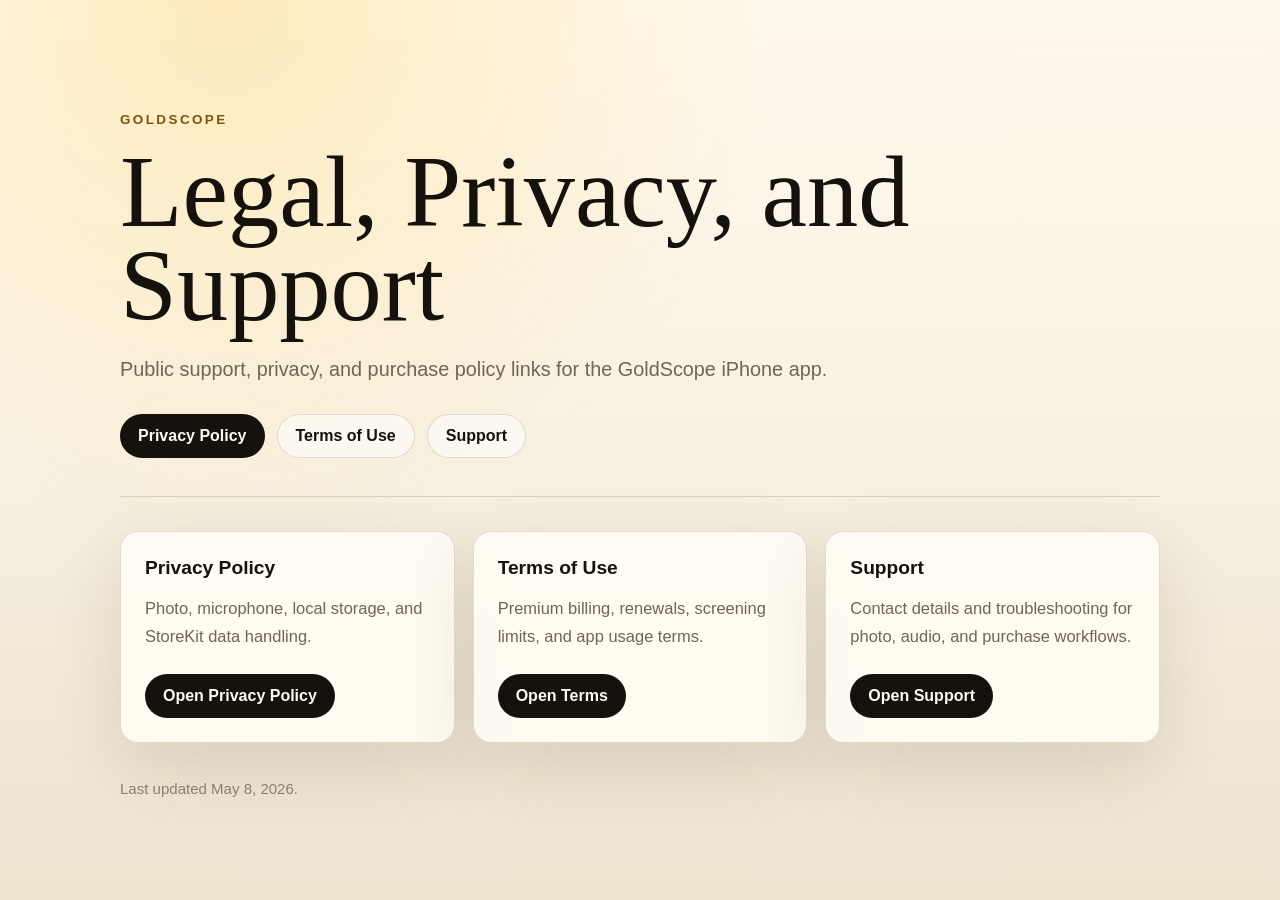
==== index.html @ 0c7292c8 "Publish GoldScope legal support site" ====
<!doctype html>
<html lang="en">
  <head>
    <meta charset="utf-8">
    <meta name="viewport" content="width=device-width, initial-scale=1">
    <title>GoldScope Legal & Support</title>
    <meta name="description" content="Public legal, privacy, and support pages for the GoldScope iOS app.">
    <link rel="stylesheet" href="./assets/styles.css">
  </head>
  <body>
    <main class="page">
      <section class="hero">
        <div class="eyebrow">GoldScope</div>
        <h1>Legal, Privacy, and Support</h1>
        <p>
          Public support, privacy, and purchase policy links for the GoldScope iPhone app.
        </p>
        <div class="nav">
          <a class="primary" href="./privacy/">Privacy Policy</a>
          <a class="secondary" href="./terms/">Terms of Use</a>
          <a class="secondary" href="./support/">Support</a>
        </div>
      </section>

      <section class="grid">
        <article class="card">
          <h2>Privacy Policy</h2>
          <p>Photo, microphone, local storage, and StoreKit data handling.</p>
          <a class="button-link primary" href="./privacy/">Open Privacy Policy</a>
        </article>

        <article class="card">
          <h2>Terms of Use</h2>
          <p>Premium billing, renewals, screening limits, and app usage terms.</p>
          <a class="button-link primary" href="./terms/">Open Terms</a>
        </article>

        <article class="card">
          <h2>Support</h2>
          <p>Contact details and troubleshooting for photo, audio, and purchase workflows.</p>
          <a class="button-link primary" href="./support/">Open Support</a>
        </article>
      </section>

      <p class="footer">Last updated May 8, 2026.</p>
    </main>
  </body>
</html>
---- assets/styles.css ----
:root {
  color-scheme: light;
  --bg: #f8f1e3;
  --ink: #15120d;
  --muted: #6f6558;
  --line: rgba(95, 76, 42, 0.18);
  --panel: rgba(255, 252, 244, 0.92);
  --gold: #b8860b;
  --gold-dark: #7a5608;
  --shadow: 0 24px 70px rgba(62, 47, 22, 0.14);
}

* {
  box-sizing: border-box;
}

body {
  margin: 0;
  min-height: 100vh;
  background:
    radial-gradient(circle at 18% 0%, rgba(255, 224, 150, 0.55), transparent 34rem),
    linear-gradient(180deg, #fff9ed 0%, var(--bg) 48%, #eee3cd 100%);
  color: var(--ink);
  font-family: ui-sans-serif, -apple-system, BlinkMacSystemFont, "Avenir Next", "Segoe UI", sans-serif;
}

a {
  color: var(--gold-dark);
}

.page {
  width: min(1040px, calc(100% - 40px));
  margin: 0 auto;
  padding: 64px 0 44px;
}

.hero {
  padding: 48px 0 38px;
  border-bottom: 1px solid var(--line);
}

.eyebrow {
  color: var(--gold-dark);
  font-size: 0.84rem;
  font-weight: 800;
  letter-spacing: 0.18em;
  text-transform: uppercase;
}

h1 {
  max-width: 860px;
  margin: 18px 0 16px;
  font-family: Georgia, "Times New Roman", serif;
  font-size: clamp(3rem, 8vw, 6.8rem);
  line-height: 0.92;
  font-weight: 500;
  letter-spacing: 0;
}

h2 {
  margin: 0 0 12px;
  font-size: 1.2rem;
  line-height: 1.2;
}

p,
li {
  color: var(--muted);
  font-size: 1.03rem;
  line-height: 1.65;
}

.hero p {
  max-width: 720px;
  font-size: 1.24rem;
}

.nav {
  display: flex;
  flex-wrap: wrap;
  gap: 12px;
  margin-top: 28px;
}

.primary,
.secondary,
.button-link {
  display: inline-flex;
  align-items: center;
  justify-content: center;
  min-height: 44px;
  padding: 0 18px;
  border-radius: 999px;
  font-weight: 800;
  text-decoration: none;
}

.primary {
  background: var(--ink);
  color: #fffaf0;
}

.secondary {
  border: 1px solid var(--line);
  background: rgba(255, 255, 255, 0.55);
  color: var(--ink);
}

.grid {
  display: grid;
  grid-template-columns: repeat(3, minmax(0, 1fr));
  gap: 18px;
  padding: 34px 0 0;
}

.stack {
  display: grid;
  gap: 18px;
  padding: 34px 0 0;
}

.card {
  background: var(--panel);
  border: 1px solid var(--line);
  border-radius: 18px;
  padding: 24px;
  box-shadow: var(--shadow);
}

.card ul {
  margin: 0;
  padding-left: 1.2rem;
}

.card p:last-child,
.card ul:last-child {
  margin-bottom: 0;
}

.button-link {
  margin-top: 8px;
}

.footer {
  margin-top: 34px;
  color: rgba(111, 101, 88, 0.78);
  font-size: 0.94rem;
}

@media (max-width: 760px) {
  .page {
    width: min(100% - 28px, 1040px);
    padding-top: 34px;
  }

  .hero {
    padding-top: 28px;
  }

  h1 {
    font-size: clamp(3.2rem, 14vw, 5rem);
  }

  .grid {
    grid-template-columns: 1fr;
  }

  .card {
    padding: 20px;
    border-radius: 14px;
  }
}
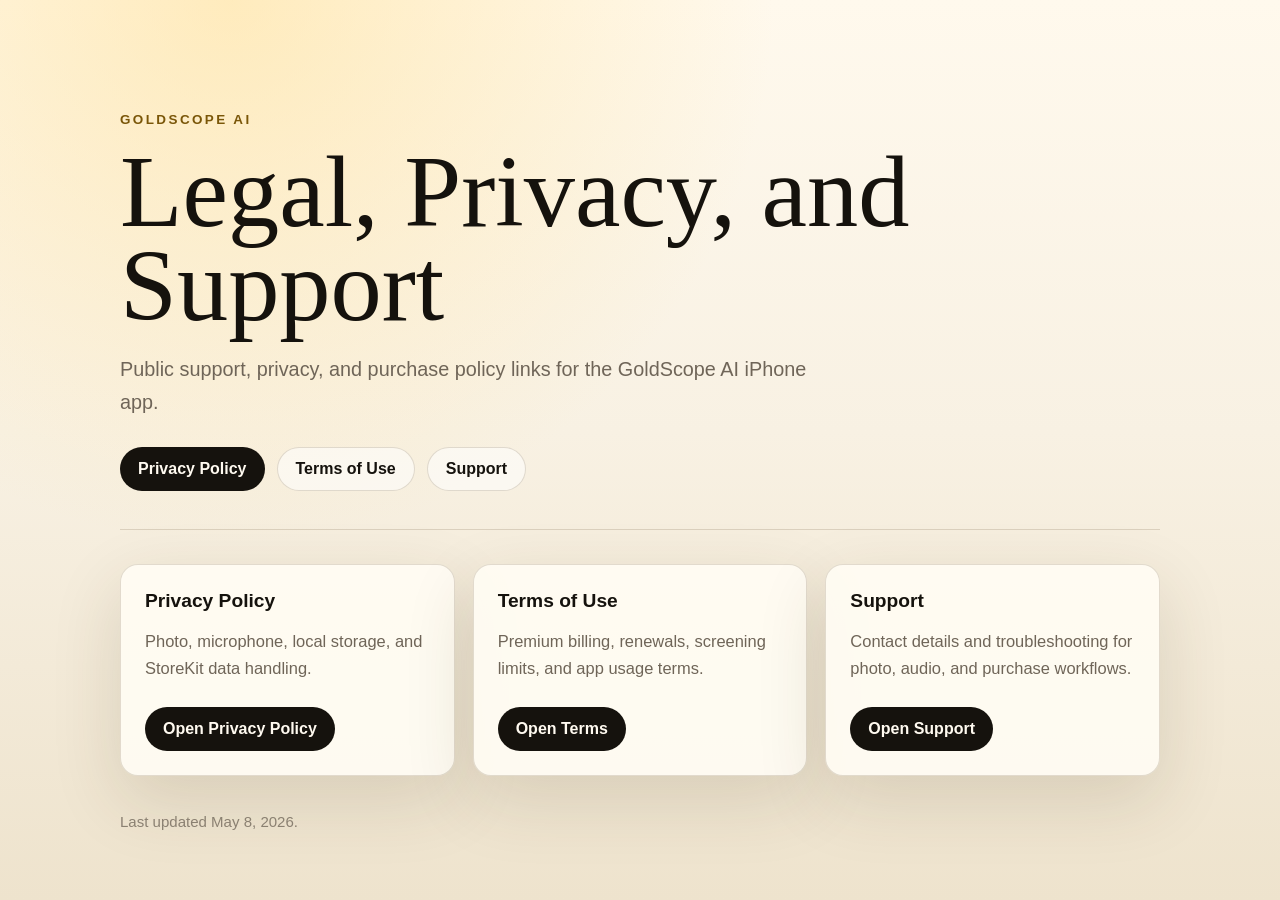
==== commit 9e2ff881: "Update public pages for GoldScope AI" ====
--- a/index.html
+++ b/index.html
@@ -3,17 +3,17 @@
   <head>
     <meta charset="utf-8">
     <meta name="viewport" content="width=device-width, initial-scale=1">
-    <title>GoldScope Legal & Support</title>
-    <meta name="description" content="Public legal, privacy, and support pages for the GoldScope iOS app.">
+    <title>GoldScope AI Legal & Support</title>
+    <meta name="description" content="Public legal, privacy, and support pages for the GoldScope AI iOS app.">
     <link rel="stylesheet" href="./assets/styles.css">
   </head>
   <body>
     <main class="page">
       <section class="hero">
-        <div class="eyebrow">GoldScope</div>
+        <div class="eyebrow">GoldScope AI</div>
         <h1>Legal, Privacy, and Support</h1>
         <p>
-          Public support, privacy, and purchase policy links for the GoldScope iPhone app.
+          Public support, privacy, and purchase policy links for the GoldScope AI iPhone app.
         </p>
         <div class="nav">
           <a class="primary" href="./privacy/">Privacy Policy</a>
